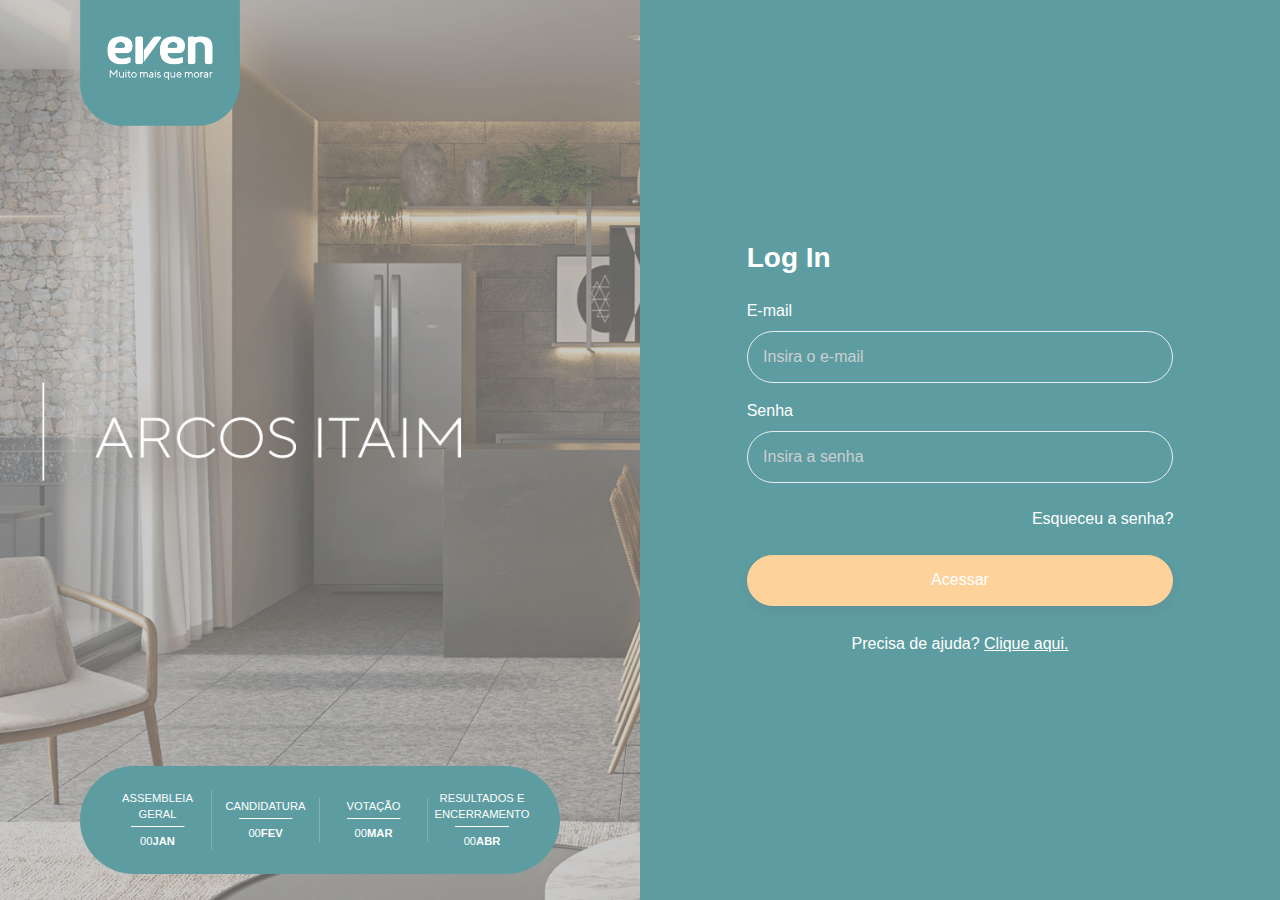
==== index.html @ 649242d6 "Links fixed" ====
<!DOCTYPE html>
<html lang="en">
<head>
<meta charset="UTF-8" />
<meta http-equiv="X-UA-Compatible" content="IE=edge">
<meta name="viewport" content="width=device-width, initial-scale=1, minimum-scale=1.0, shrink-to-fit=no">
<link href="./images/images/favicon.png" rel="icon" />
<title>AGI - Login</title>
<meta name="description" content="Even login">
<meta name="author" content="Lucas Rodrigues Correia">

<!-- Web Fonts
========================= -->
<link rel='stylesheet' href='https://fonts.googleapis.com/css?family=Poppins:100,200,300,400,500,600,700,800,900' type='text/css'>

<!-- Stylesheet
========================= -->
<link rel="stylesheet" type="text/css" href="vendor/bootstrap/css/bootstrap.min.css" />
<link rel="stylesheet" type="text/css" href="vendor/font-awesome/css/all.min.css" />
<link rel="stylesheet" type="text/css" href="css/stylesheet.css" />
<link rel="stylesheet" type="text/css" href="css/custom.css" />
<link rel="stylesheet" type="text/css" href="https://cdnjs.cloudflare.com/ajax/libs/animate.css/4.1.1/animate.min.css"
/>
</head>
<body>

<!-- Preloader -->
<div class="preloader">
  <div class="lds-ellipsis">
    <div></div>
    <div></div>
    <div></div>
    <div></div>
  </div>
</div>
<!-- Preloader End -->

<div id="main-wrapper" class="oxyy-login-register">
  <div class="container-fluid px-0">
    <div class="row g-0 min-vh-100"> 
      <!-- Welcome Text
      ========================= -->
      <div class="col-md-6">
        <div class="hero-wrap d-flex align-items-center h-100">
      
          <div class="hero-bg hero-bg-scroll" ></div>
          <div class="hero-content w-100 min-vh-100 d-flex flex-column">
            <div class="row g-0">
              <div class="col-10 col-lg-9 mx-auto">
                <div class="logo mb-5 mb-md-0 animate__animated animate__fadeInDownBig animate__delay-1s"> <a class="d-flex" href="https://www.even.com.br/" title="Even" target="_blank"><img class="col-9 col-lg-4"
                      src="./images/images/logo-even.png" alt="Oxyy"></a> </div>
              </div>
            </div>
            <div class="row g-0 my-auto">
              <div class="col-10 col-lg-9 mx-auto">
      
      
              </div>
            </div>
            <div class="d-flex align-items-center justify-content-center cta-login col-10">
              <a href="#loginForm" class="btn btn-primary">Acesse agora seu Even!</a>
            </div>
            
            
            <div style="background:#00656b;" class="col-10 py-8 px-4 col-lg-9 position-relative mx-10 bottom-4 mx-auto my-box row animate__animated animate__backInUp">
              <div class="col-6 col-lg-3 column mobile-padding">
                <div class="line  line-title">ASSEMBLEIA GERAL</div>
                <div class="line  ">00<b>JAN</b></div>
              </div>
              <div class="col-6 col-lg-3 column mobile-padding">
                <div class="line line-title  ">CANDIDATURA</div>
                <div class="line  ">00<b>FEV</b></div>
              </div>
              <div class="col-6 col-lg-3 column mobile-padding">
                <div class="line line-title">VOTAÇÃO</div>
                <div class="line">00<b>MAR</b></div>
              </div>
              <div class="col-6 col-lg-3 column mobile-padding">
                <div class="line line-title">RESULTADOS E ENCERRAMENTO</div>
                <div class="line">00<b>ABR</b></div>
              </div>
      
      
            </div>
          </div>
        </div>
      
      </div>
      <!-- Welcome Text End --> 
      
      <!-- Login Form
      ========================= -->
      <div  class="col-md-6 d-flex bg-login">
        <div class="container my-auto py-5">
          <div class="row g-0">
            <div class="col-10 col-lg-9 col-xl-8 mx-auto">
              <h3 class="fw-600 mb-4">Log In</h3>
                    <form action="https://app.winker.com.br/intra/default/login?wl=even" id="loginForm" method="post" name="loginForm"
                      class="ng-pristine ng-valid ng-scope">
                      <div class="mb-3">
                        <label for="emailAddress" class="form-label">E-mail</label>
                        <input type="email" class="form-control" id="LoginForm_username" name="LoginForm[username]" required placeholder="Insira o e-mail">
                      </div>
                      <div class="mb-3">
                        <label for="loginPassword" class="form-label" >Senha</label>
                        <input type="password" class="form-control" id="LoginForm_username" name="LoginForm[password]" required placeholder="Insira a senha">
                      </div>
                      <div class="row mt-4">
                        <div class="col text-end"><a href="#">Esqueceu a senha?</a></div>
                      </div>
                      <div class="d-grid my-4">
                        <button class="btn btn-primary" type="submit">Acessar</button>
                    
                      </div>
                      <fieldset style="font-family: Arial;">
                        <input type="hidden" value="https://www.even.com.br" name="from" autocomplete="off">
                      </fieldset>
                    </form>
              <p class="text-center mb-0">Precisa de ajuda? <a class="link-primary" href="#"><u>Clique aqui.</u></a></p>
            </div>
          </div>
        </div>
      </div>
      <!-- Login Form End --> 
    </div>
  </div>
</div>

<!-- Script --> 
<script src="vendor/jquery/jquery.min.js"></script> 
<script src="vendor/bootstrap/js/bootstrap.bundle.min.js"></script> 
<script src="js/theme.js"></script>
</body>
</html>
---- css/stylesheet.css ----
/*===========================================================

   Template Name: Oxyy - Login and Register Form Html Templates
   Author: Harnish Design
   Template URL: http://demo.harnishdesign.net/html/oxyy
   Author URL: https://themeforest.net/user/harnishdesign
   File Description : Main css file of the template
	
=================================================
  Table of Contents
=================================================

	1. Basic
	2. Helpers Classes
	3. Layouts
	4  Elements
		4.1 Hero Background
		4.2 Nav
		4.3 Tabs
		4.4 Video Play button
	5 Social Icons
	6 Extra
		6.1 Form
		6.2 Form Dark
		6.3 Form Border
		6.4 Form Border Light
		6.5 Vertical Multilple input group
		6.6 Other Bootstrap Specific

=======================================================*/
/* =================================== */
/*  1. Basic Style 
/* =================================== */
body, html {
  height: 100%;
}

body {
  background: #f1f3f6;
  color: #ffffff;
  font-family: "TT Norms Pro", sans-serif;
}

/*-------- Preloader --------*/
.preloader {
  position: fixed;
  width: 100%;
  height: 100%;
  z-index: 999999999 !important;
  background-color: #fff;
  top: 0;
  left: 0;
  right: 0;
  bottom: 0;
}

.preloader .lds-ellipsis {
  display: inline-block;
  position: absolute;
  width: 80px;
  height: 80px;
  margin-top: -40px;
  margin-left: -40px;
  top: 50%;
  left: 50%;
}

.preloader .lds-ellipsis div {
  position: absolute;
  top: 33px;
  width: 13px;
  height: 13px;
  border-radius: 50%;
  background: #000;
  animation-timing-function: cubic-bezier(0, 1, 1, 0);
}

.preloader .lds-ellipsis div:nth-child(1) {
  left: 8px;
  animation: lds-ellipsis1 0.6s infinite;
}

.preloader .lds-ellipsis div:nth-child(2) {
  left: 8px;
  animation: lds-ellipsis2 0.6s infinite;
}

.preloader .lds-ellipsis div:nth-child(3) {
  left: 32px;
  animation: lds-ellipsis2 0.6s infinite;
}

.preloader .lds-ellipsis div:nth-child(4) {
  left: 56px;
  animation: lds-ellipsis3 0.6s infinite;
}

.preloader.preloader-dark {
  background-color: #000;
}

.preloader.preloader-dark .lds-ellipsis div {
  background-color: #fff;
}

@keyframes lds-ellipsis1 {
  0% {
    transform: scale(0);
  }
  100% {
    transform: scale(1);
  }
}

@keyframes lds-ellipsis3 {
  0% {
    transform: scale(1);
  }
  100% {
    transform: scale(0);
  }
}

@keyframes lds-ellipsis2 {
  0% {
    transform: translate(0, 0);
  }
  100% {
    transform: translate(24px, 0);
  }
}

form {
  padding: 0;
  margin: 0;
  display: inline;
}

img {
  vertical-align: inherit;
}

a, a:focus {
  color: #ffffff;
  text-decoration: none;
  -webkit-transition: all 0.2s ease;
  transition: all 0.2s ease;
}

a:hover, a:active {
  color: #fcb962;
  -webkit-transition: all 0.2s ease;
  transition: all 0.2s ease;
}

a:focus, a:active,
.btn.active.focus,
.btn.active:focus,
.btn.focus,
.btn:active.focus,
.btn:active:focus,
.btn:focus,
button:focus,
button:active {
  outline: none;
}

p {
  line-height: 1.8;
}

iframe {
  border: 0 !important;
}

h1, h2, h3, h4, h5, h6 {
  color: #ffffff;
}

/* =================================== */
/*  2. Helpers Classes
/* =================================== */
/* Box Shadow */
.oxyy-login-register .shadow-md {
  -webkit-box-shadow: 0px 0px 50px -35px rgba(0, 0, 0, 0.4) !important;
  box-shadow: 0px 0px 50px -35px rgba(0, 0, 0, 0.4) !important;
}

/* Border Radius */
.oxyy-login-register .rounded-top-0 {
  border-top-left-radius: 0px !important;
  border-top-right-radius: 0px !important;
}

.oxyy-login-register .rounded-bottom-0 {
  border-bottom-left-radius: 0px !important;
  border-bottom-right-radius: 0px !important;
}

.oxyy-login-register .rounded-start-0 {
  border-top-left-radius: 0px !important;
  border-bottom-left-radius: 0px !important;
}

.oxyy-login-register .rounded-end-0 {
  border-top-right-radius: 0px !important;
  border-bottom-right-radius: 0px !important;
}

/* Text Size */
.oxyy-login-register .text-0 {
  font-size: 11px !important;
  font-size: 0.6875rem !important;
}

.oxyy-login-register .text-1 {
  font-size: 12px !important;
  font-size: 0.75rem !important;
}

.oxyy-login-register .text-2 {
  font-size: 14px !important;
  font-size: 0.875rem !important;
}

.oxyy-login-register .text-3 {
  font-size: 16px !important;
  font-size: 1rem !important;
}

.oxyy-login-register .text-4 {
  font-size: 18px !important;
  font-size: 1.125rem !important;
}

.oxyy-login-register .text-5 {
  font-size: 21px !important;
  font-size: 1.3125rem !important;
}

.oxyy-login-register .text-6 {
  font-size: 24px !important;
  font-size: 1.50rem !important;
}

.oxyy-login-register .text-7 {
  font-size: 28px !important;
  font-size: 1.75rem !important;
}

.oxyy-login-register .text-8 {
  font-size: 32px !important;
  font-size: 2rem !important;
}

.oxyy-login-register .text-9 {
  font-size: 36px !important;
  font-size: 2.25rem !important;
}

.oxyy-login-register .text-10 {
  font-size: 40px !important;
  font-size: 2.50rem !important;
}

.oxyy-login-register .text-11 {
  font-size: calc(1.4rem + 1.8vw) !important;
}

@media (min-width: 1200px) {
  .oxyy-login-register .text-11 {
    font-size: 2.75rem !important;
  }
}

.oxyy-login-register .text-12 {
  font-size: calc(1.425rem + 2.1vw) !important;
}

@media (min-width: 1200px) {
  .oxyy-login-register .text-12 {
    font-size: 3rem !important;
  }
}

.oxyy-login-register .text-13 {
  font-size: calc(1.45rem + 2.4vw) !important;
}

@media (min-width: 1200px) {
  .oxyy-login-register .text-13 {
    font-size: 3.25rem !important;
  }
}

.oxyy-login-register .text-14 {
  font-size: calc(1.475rem + 2.7vw) !important;
}

@media (min-width: 1200px) {
  .oxyy-login-register .text-14 {
    font-size: 3.5rem !important;
  }
}

.oxyy-login-register .text-15 {
  font-size: calc(1.5rem + 3vw) !important;
}

@media (min-width: 1200px) {
  .oxyy-login-register .text-15 {
    font-size: 3.75rem !important;
  }
}

.oxyy-login-register .text-16 {
  font-size: calc(1.525rem + 3.3vw) !important;
}

@media (min-width: 1200px) {
  .oxyy-login-register .text-16 {
    font-size: 4rem !important;
  }
}

.oxyy-login-register .text-17 {
  font-size: calc(1.575rem + 3.9vw) !important;
}

@media (min-width: 1200px) {
  .oxyy-login-register .text-17 {
    font-size: 4.5rem !important;
  }
}

.oxyy-login-register .text-18 {
  font-size: calc(1.625rem + 4.5vw) !important;
}

@media (min-width: 1200px) {
  .oxyy-login-register .text-18 {
    font-size: 5rem !important;
  }
}

.oxyy-login-register .text-19 {
  font-size: calc(1.65rem + 4.8vw) !important;
}

@media (min-width: 1200px) {
  .oxyy-login-register .text-19 {
    font-size: 5.25rem !important;
  }
}

.oxyy-login-register .text-20 {
  font-size: calc(1.7rem + 5.4vw) !important;
}

@media (min-width: 1200px) {
  .oxyy-login-register .text-20 {
    font-size: 5.75rem !important;
  }
}

.oxyy-login-register .text-21 {
  font-size: calc(1.775rem + 6.3vw) !important;
}

@media (min-width: 1200px) {
  .oxyy-login-register .text-21 {
    font-size: 6.5rem !important;
  }
}

.oxyy-login-register .text-22 {
  font-size: calc(1.825rem + 6.9vw) !important;
}

@media (min-width: 1200px) {
  .oxyy-login-register .text-22 {
    font-size: 7rem !important;
  }
}

.oxyy-login-register .text-23 {
  font-size: calc(1.9rem + 7.8vw) !important;
}

@media (min-width: 1200px) {
  .oxyy-login-register .text-23 {
    font-size: 7.75rem !important;
  }
}

.oxyy-login-register .text-24 {
  font-size: calc(1.95rem + 8.4vw) !important;
}

@media (min-width: 1200px) {
  .oxyy-login-register .text-24 {
    font-size: 8.25rem !important;
  }
}

.oxyy-login-register .text-25 {
  font-size: calc(2.025rem + 9.3vw) !important;
}

@media (min-width: 1200px) {
  .oxyy-login-register .text-25 {
    font-size: 9rem !important;
  }
}

.oxyy-login-register .text-11, .oxyy-login-register .text-12, .oxyy-login-register .text-13, .oxyy-login-register .text-14, .oxyy-login-register .text-15, .oxyy-login-register .text-16, .oxyy-login-register .text-17, .oxyy-login-register .text-18, .oxyy-login-register .text-19, .oxyy-login-register .text-20, .oxyy-login-register .text-21, .oxyy-login-register .text-22, .oxyy-login-register .text-23, .oxyy-login-register .text-24, .oxyy-login-register .text-25 {
  line-height: 1.3;
}

/* Font Weight */
.oxyy-login-register .fw-100 {
  font-weight: 100 !important;
}

.oxyy-login-register .fw-200 {
  font-weight: 200 !important;
}

.oxyy-login-register .fw-300 {
  font-weight: 300 !important;
}

.oxyy-login-register .fw-400 {
  font-weight: 400 !important;
}

.oxyy-login-register .fw-500 {
  font-weight: 500 !important;
}

.oxyy-login-register .fw-600 {
  font-weight: 600 !important;
}

.oxyy-login-register .fw-700 {
  font-weight: 700 !important;
}

.oxyy-login-register .fw-800 {
  font-weight: 800 !important;
}

.oxyy-login-register .fw-900 {
  font-weight: 900 !important;
}

/* Opacity */
.oxyy-login-register .opacity-0 {
  opacity: 0;
}

.oxyy-login-register .opacity-1 {
  opacity: 0.1;
}

.oxyy-login-register .opacity-2 {
  opacity: 0.2;
}

.oxyy-login-register .opacity-3 {
  opacity: 0.3;
}

.oxyy-login-register .opacity-4 {
  opacity: 0.4;
}

.oxyy-login-register .opacity-5 {
  opacity: 0.5;
}

.oxyy-login-register .opacity-6 {
  opacity: 0.6;
}

.oxyy-login-register .opacity-7 {
  opacity: 0.7;
}

.oxyy-login-register .opacity-8 {
  opacity: 0.8;
}

.oxyy-login-register .opacity-9 {
  opacity: 0.9;
}

.oxyy-login-register .opacity-10 {
  opacity: 1;
}

/* Background light */
.oxyy-login-register .bg-light-1 {
  background-color: #e9ecef !important;
}

.oxyy-login-register .bg-light-2 {
  background-color: #dee2e6 !important;
}

.oxyy-login-register .bg-light-3 {
  background-color: #ced4da !important;
}

.oxyy-login-register .bg-light-4 {
  background-color: #adb5bd !important;
}

/* Background Dark */
.oxyy-login-register .bg-dark {
  background-color: #111418 !important;
}

.oxyy-login-register .bg-dark-1 {
  background-color: #212529 !important;
}

.oxyy-login-register .bg-dark-2 {
  background-color: #343a40 !important;
}

.oxyy-login-register .bg-dark-3 {
  background-color: #495057 !important;
}

.oxyy-login-register .bg-dark-4 {
  background-color: #6c757d !important;
}

.oxyy-login-register hr {
  opacity: 0.2;
}

/* =================================== */
/*  3. Layouts
/* =================================== */
#main-wrapper.oxyy-login-register {
  background: #fff;
}

.oxyy-login-register .section {
  position: relative;
  padding: 4.5rem 0;
  overflow: hidden;
}

@media (max-width: 575.98px) {
  .oxyy-login-register .section {
    padding: 3.5rem 0;
  }
}

@media (max-width: 575.98px) {
  .oxyy-login-register .modal .close {
    position: absolute;
    z-index: 1;
    right: 8px;
  }
}

/* =================================== */
/*  4. Elements
/* =================================== */
/*=== 4.1 Hero Background ===*/
.oxyy-login-register .hero-wrap {
  position: relative;
  overflow: hidden;
}

.oxyy-login-register .hero-wrap .hero-mask, .oxyy-login-register .hero-wrap .hero-bg, .oxyy-login-register .hero-wrap .hero-bg-slideshow {
  position: absolute;
  top: 0;
  left: 0;
  height: 100%;
  width: 100%;
}

.oxyy-login-register .hero-wrap .hero-mask {
  z-index: 1;
}

.oxyy-login-register .hero-wrap .hero-content {
  position: relative;
  z-index: 2;
  top: -10px;
}

.oxyy-login-register .hero-wrap .hero-particles {
  position: absolute;
  width: 100%;
  height: 100%;
  z-index: 3;
}

.oxyy-login-register .hero-wrap .hero-bg-slideshow {
  z-index: 0;
}

.oxyy-login-register .hero-wrap .hero-bg {
  z-index: 0;
  background-attachment: fixed;
  background-position: right 6% bottom 45%;
  background-repeat: no-repeat;
  background-size: cover;
  -webkit-background-size: cover;
  -moz-background-size: cover;
  transition: background-image 300ms ease-in 200ms;
}

.oxyy-login-register .hero-wrap .hero-bg.hero-bg-scroll {
  background-attachment: scroll;
}

.oxyy-login-register .hero-wrap .hero-bg-slideshow .hero-bg {
  background-attachment: inherit;
}

.oxyy-login-register .hero-wrap .hero-bg-slideshow.owl-carousel .owl-stage-outer, .oxyy-login-register .hero-wrap .hero-bg-slideshow.owl-carousel .owl-stage, .oxyy-login-register .hero-wrap .hero-bg-slideshow.owl-carousel .owl-item {
  height: 100%;
}

/* 4.2 Nav */
.oxyy-login-register .nav .nav-item .nav-link {
  color: #444;
}

.oxyy-login-register .nav.nav-light .nav-item .nav-link {
  color: #ddd;
}

.oxyy-login-register .nav:not(.nav-pills) .nav-item .nav-link.active, .oxyy-login-register .nav:not(.nav-pills) .nav-item .nav-link:hover {
  color: #0d6efd;
}

.oxyy-login-register .nav-pills .nav-link:not(.active):hover {
  color: #0d6efd;
}

.oxyy-login-register .nav-pills .nav-link.active, .oxyy-login-register .nav-pills.nav-light .nav-link.active, .oxyy-login-register .nav-pills .show > .nav-link {
  color: #fff;
}

.oxyy-login-register .nav.nav-separator .nav-item .nav-link {
  position: relative;
}

.oxyy-login-register .nav.nav-separator .nav-item + .nav-item .nav-link:after {
  height: 14px;
  width: 1px;
  content: ' ';
  background-color: rgba(0, 0, 0, 0.2);
  display: block;
  position: absolute;
  top: 50%;
  left: 0;
  -webkit-transform: translateY(-7px);
  transform: translateY(-7px);
}

.oxyy-login-register .nav.nav-separator.nav-separator-light .nav-item + .nav-item .nav-link:after {
  background-color: rgba(250, 250, 250, 0.2);
}

.oxyy-login-register .nav.nav-sm .nav-item .nav-link {
  font-size: 14px;
}

/*=== 4.3 Tabs ===*/
.oxyy-login-register .nav-tabs {
  border-bottom: 1px solid #d7dee3;
}

.oxyy-login-register .nav-tabs .nav-item .nav-link {
  border: 0;
  background: transparent;
  position: relative;
  border-radius: 0;
  padding: 0.6rem 1rem;
  color: #7b8084;
  white-space: nowrap !important;
}

.oxyy-login-register .nav-tabs .nav-item .nav-link.active {
  color: #0c2f55;
}

.oxyy-login-register .nav-tabs .nav-item .nav-link.active:after {
  height: 2px;
  width: 100%;
  content: ' ';
  background-color: #0d6efd;
  display: block;
  position: absolute;
  bottom: -3px;
  left: 0;
  -webkit-transform: translateY(-3px);
  transform: translateY(-3px);
}

.oxyy-login-register .nav-tabs .nav-item .nav-link:not(.active):hover {
  color: #0d6efd;
}

.oxyy-login-register .nav-tabs.flex-column {
  border-right: 1px solid #d7dee3;
  border-bottom: 0px;
  padding: 1.5rem 0;
}

.oxyy-login-register .nav-tabs.flex-column .nav-item .nav-link {
  border: 1px solid #d7dee3;
  border-right: 0px;
  background-color: #f6f7f8;
  font-size: 14px;
  padding: 0.75rem 1rem;
  color: #535b61;
}

.oxyy-login-register .nav-tabs.flex-column .nav-item:first-of-type .nav-link {
  border-top-left-radius: 4px;
}

.oxyy-login-register .nav-tabs.flex-column .nav-item:last-of-type .nav-link {
  border-bottom-left-radius: 4px;
}

.oxyy-login-register .nav-tabs.flex-column .nav-item .nav-link.active {
  background-color: transparent;
  color: #0d6efd;
}

.oxyy-login-register .nav-tabs.flex-column .nav-item .nav-link.active:after {
  height: 100%;
  width: 2px;
  background: #fff;
  right: -1px;
  left: auto;
}

.oxyy-login-register .nav-tabs:not(.flex-column) {
  flex-wrap: nowrap;
  overflow: hidden;
  overflow-x: auto;
  -ms-overflow-style: -ms-autohiding-scrollbar;
  -webkit-overflow-scrolling: touch;
}

.oxyy-login-register .nav-tabs:not(.flex-column) .nav-item {
  margin-bottom: 0px;
}

@media (max-width: 575.98px) {
  .oxyy-login-register .nav-tabs .nav-item .nav-link {
    padding-left: 0px;
    padding-right: 0px;
    margin-right: 10px;
    font-size: 0.875rem;
  }
}

/* 4.4 Video Play button */
.oxyy-login-register .btn-video-play {
  width: 66px;
  height: 66px;
  line-height: 66px;
  text-align: center;
  display: inline-block;
  font-size: 16px;
  border-radius: 50%;
  background: #fff;
  -webkit-box-shadow: 0px 0px 50px -35px rgba(0, 0, 0, 0.4);
  box-shadow: 0px 0px 50px -35px rgba(0, 0, 0, 0.4);
  -webkit-transition: all 0.8s ease-in-out;
  transition: all 0.8s ease-in-out;
}

.oxyy-login-register .btn-video-play:hover {
  -webkit-box-shadow: 0px 0px 0px 8px rgba(250, 250, 250, 0.2);
  box-shadow: 0px 0px 0px 8px rgba(250, 250, 250, 0.2);
}

/* =================================== */
/*  5. Social Icons
/* =================================== */
.oxyy-login-register .social-icons {
  margin: 0;
  padding: 0;
  display: -ms-flexbox;
  display: flex;
  -ms-flex-wrap: wrap;
  flex-wrap: wrap;
  list-style: none;
}

.oxyy-login-register .social-icons li {
  margin: 0px 6px 4px;
  padding: 0;
  overflow: visible;
}

.oxyy-login-register .social-icons li a {
  display: block;
  height: 38px;
  line-height: 38px;
  width: 38px;
  font-size: 18px;
  text-align: center;
  background-color: rgba(0, 0, 0, 0.6);
  color: #fff;
  text-decoration: none;
  -webkit-transition: all 0.2s ease;
  transition: all 0.2s ease;
}

.oxyy-login-register .social-icons li i {
  line-height: inherit;
}

.oxyy-login-register .social-icons.social-icons-lg li a {
  height: 45px;
  line-height: 45px;
  width: 45px;
}

.oxyy-login-register .social-icons li:hover a {
  opacity: 0.8;
}

.oxyy-login-register .social-icons.social-icons-rounded li a {
  border-radius: .25rem;
}

.oxyy-login-register .social-icons.social-icons-circle li a {
  border-radius: 50%;
}

.oxyy-login-register .social-icons li.social-icons-twitter a {
  background-color: #00ACEE;
}

.oxyy-login-register .social-icons li.social-icons-facebook a {
  background-color: #1874eb;
}

.oxyy-login-register .social-icons li.social-icons-linkedin a {
  background-color: #0E76A8;
}

.oxyy-login-register .social-icons li.social-icons-google a {
  background-color: #DB4437;
}

.oxyy-login-register .social-icons li.social-icons-instagram a {
  background-color: #3F729B;
}

.oxyy-login-register .social-icons li.social-icons-vk a {
  background-color: #2B587A;
}

.oxyy-login-register .social-icons li.social-icons-yahoo a {
  background-color: #720E9E;
}

.oxyy-login-register .social-icons li.social-icons-apple a {
  background-color: #000;
}

.oxyy-login-register .social-icons li.social-icons-windows a {
  background-color: #0090f4;
}

.oxyy-login-register .social-icons li.social-icons-amazon a {
  background-color: #f79400;
}

.oxyy-login-register .btn-facebook {
  background-color: #1874eb;
  color: #fff !important;
}

.oxyy-login-register .btn-facebook:hover {
  background-color: #1266d2;
}

.oxyy-login-register .btn-outline-facebook {
  border-color: #1874eb;
  color: #1874eb;
}

.oxyy-login-register .btn-outline-facebook:hover {
  background-color: #1874eb;
  color: #fff;
}

.oxyy-login-register .btn-twitter {
  background-color: #00ACEE;
  color: #fff !important;
}

.oxyy-login-register .btn-twitter:hover {
  background-color: #0096cf;
}

.oxyy-login-register .btn-outline-twitter {
  border-color: #00ACEE;
  color: #00ACEE;
}

.oxyy-login-register .btn-outline-twitter:hover {
  background-color: #00ACEE;
  color: #fff;
}

.oxyy-login-register .btn-google {
  background-color: #DB4437;
  color: #fff !important;
}

.oxyy-login-register .btn-google:hover {
  background-color: #ce3325;
}

.oxyy-login-register .btn-outline-google {
  border-color: #DB4437;
  color: #DB4437;
}

.oxyy-login-register .btn-outline-google:hover {
  background-color: #DB4437;
  color: #fff;
}

.oxyy-login-register .btn-linkedin {
  background-color: #0E76A8;
  color: #fff !important;
}

.oxyy-login-register .btn-linkedin:hover {
  background-color: #0c628c;
}

.oxyy-login-register .btn-outline-linkedin {
  border-color: #0E76A8;
  color: #0E76A8;
}

.oxyy-login-register .btn-outline-linkedin:hover {
  background-color: #0E76A8;
  color: #fff;
}

.oxyy-login-register .btn-instagram {
  background-color: #3F729B;
  color: #fff !important;
}

.oxyy-login-register .btn-instagram:hover {
  background-color: #366285;
}

.oxyy-login-register .btn-outline-instagram {
  border-color: #3F729B;
  color: #3F729B;
}

.oxyy-login-register .btn-outline-instagram:hover {
  background-color: #3F729B;
  color: #fff;
}

.oxyy-login-register .btn-vk {
  background-color: #2B587A;
  color: #fff !important;
}

.oxyy-login-register .btn-vk:hover {
  background-color: #234863;
}

.oxyy-login-register .btn-outline-vk {
  border-color: #2B587A;
  color: #2B587A;
}

.oxyy-login-register .btn-outline-vk:hover {
  background-color: #2B587A;
  color: #fff;
}

.oxyy-login-register .btn-yahoo {
  background-color: #720E9E;
  color: #fff !important;
}

.oxyy-login-register .btn-yahoo:hover {
  background-color: #5e0c82;
}

.oxyy-login-register .btn-outline-yahoo {
  border-color: #720E9E;
  color: #720E9E;
}

.oxyy-login-register .btn-outline-yahoo:hover {
  background-color: #720E9E;
  color: #fff;
}

.oxyy-login-register .btn-apple {
  background-color: #000;
  color: #fff !important;
}

.oxyy-login-register .btn-apple:hover {
  background-color: black;
}

.oxyy-login-register .btn-outline-apple {
  border-color: #000;
  color: #000;
}

.oxyy-login-register .btn-outline-apple:hover {
  background-color: #000;
  color: #fff;
}

.oxyy-login-register .btn-windows {
  background-color: #0090f4;
  color: #fff !important;
}

.oxyy-login-register .btn-windows:hover {
  background-color: #007ed5;
}

.oxyy-login-register .btn-outline-windows {
  border-color: #0090f4;
  color: #0090f4;
}

.oxyy-login-register .btn-outline-windows:hover {
  background-color: #0090f4;
  color: #fff;
}

.oxyy-login-register .btn-amazon {
  background-color: #f79400;
  color: #fff !important;
}

.oxyy-login-register .btn-amazon:hover {
  background-color: #d88200;
}

.oxyy-login-register .btn-outline-amazon {
  border-color: #f79400;
  color: #f79400;
}

.oxyy-login-register .btn-outline-amazon:hover {
  background-color: #f79400;
  color: #fff;
}

/* =================================== */
/*  6. Extras
/* =================================== */
/* 6.1 Form */
.oxyy-login-register .form-control {
  border-color: #dae1e3;
  font-size: 16px;
  color: #fff;
  background-color: transparent !important;
  border-radius: 4rem;
}

.oxyy-login-register .form-control.bg-light {
  background-color: transparent !important;
}

.oxyy-login-register .form-control.border-light {
  border-color: #f5f5f6 !important;
}

.oxyy-login-register .form-control:not(.form-control-sm) {
  padding: .810rem .96rem;
  height: inherit;
}

.oxyy-login-register .form-control-sm {
  font-size: 14px;
}

.oxyy-login-register .icon-group {
  position: relative;
}

.oxyy-login-register .icon-group .form-control {
  padding-left: 44px;
}

.oxyy-login-register .icon-group .icon-inside {
  position: absolute;
  width: 50px;
  height: 54px;
  left: 0;
  top: 0;
  pointer-events: none;
  font-size: 18px;
  font-size: 1.125rem;
  color: #c4c3c3;
  z-index: 3;
  display: flex;
  -ms-flex-align: center !important;
  align-items: center !important;
  -ms-flex-pack: center !important;
  justify-content: center !important;
}

.oxyy-login-register .icon-group.icon-group-end .form-control {
  padding-right: 44px;
  padding-left: 0.96rem;
}

.oxyy-login-register .icon-group.icon-group-end .icon-inside {
  left: auto;
  right: 0;
}

.oxyy-login-register .form-control-sm + .icon-inside {
  font-size: 0.875rem !important;
  font-size: 14px;
  top: calc(50% - 13px);
}

.oxyy-login-register select.form-control:not([size]):not([multiple]):not(.form-control-sm) {
  height: auto;
  padding-top: .700rem;
  padding-bottom: .700rem;
}

.oxyy-login-register .form-control:focus {
  -webkit-box-shadow: 0 0 5px rgba(128, 189, 255, 0.5);
  box-shadow: 0 0 5px rgba(128, 189, 255, 0.5);
  border-color: #fcb962 !important;
}

.oxyy-login-register .form-control:focus[readonly] {
  box-shadow: none;
}

.oxyy-login-register .input-group-text {
  border-color: #dae1e3;
  background-color: #f1f5f6;
  color: #656565;
}

.oxyy-login-register .form-control::-webkit-input-placeholder {
  color: #b1b4b6;
}

.oxyy-login-register .form-control:-moz-placeholder {
  /* FF 4-18 */
  color: #b1b4b6;
}

.oxyy-login-register .form-control::-moz-placeholder {
  /* FF 19+ */
  color: #b1b4b6;
}

.oxyy-login-register .form-control:-ms-input-placeholder, .oxyy-login-register .form-control::-ms-input-placeholder {
  /* IE 10+ */
  color: #b1b4b6;
}

/* 6.2 Form Dark */
.oxyy-login-register .form-dark .form-control {
  border-color: #232a31;
  background: #232a31;
  color: #fff;
}

.oxyy-login-register .form-dark .form-control:focus {
  border-color: #80bdff !important;
}

.oxyy-login-register .form-dark .form-control::-webkit-input-placeholder {
  color: #777b7f;
}

.oxyy-login-register .form-dark .form-control:-moz-placeholder {
  /* FF 4-18 */
  color: #777b7f;
}

.oxyy-login-register .form-dark .form-control::-moz-placeholder {
  /* FF 19+ */
  color: #777b7f;
}

.oxyy-login-register .form-dark .form-control:-ms-input-placeholder, .oxyy-login-register .form-dark .form-control::-ms-input-placeholder {
  /* IE 10+ */
  color: #777b7f;
}

.oxyy-login-register .form-dark .icon-group .icon-inside {
  color: #777b7f;
}

.oxyy-login-register .form-dark .form-check-input:not(:checked) {
  background-color: #232a31;
  border-color: #232a31;
}

/* 6.3 Form Border (Input with only bottom border)  */
.oxyy-login-register .form-border .form-control {
  background-color: transparent;
  border: none;
  border-bottom: 1px solid rgba(0, 0, 0, 0.12);
  border-radius: 0px;
  padding-left: 0px !important;
  color: black;
}

.oxyy-login-register .form-border .form-control::-webkit-input-placeholder {
  color: rgba(0, 0, 0, 0.4);
}

.oxyy-login-register .form-border .form-control:-moz-placeholder {
  /* FF 4-18 */
  color: rgba(0, 0, 0, 0.4);
}

.oxyy-login-register .form-border .form-control::-moz-placeholder {
  /* FF 19+ */
  color: rgba(0, 0, 0, 0.4);
}

.oxyy-login-register .form-border .form-control:-ms-input-placeholder, .oxyy-login-register .form-border .form-control::-ms-input-placeholder {
  /* IE 10+ */
  color: rgba(0, 0, 0, 0.4);
}

.oxyy-login-register .form-border .form-control:focus {
  box-shadow: none;
  -webkit-box-shadow: none;
  border-bottom-color: rgba(0, 0, 0, 0.7);
}

.oxyy-login-register .form-border .form-control:focus.border-dark {
  border-color: #0d6efd !important;
}

.oxyy-login-register .form-border .form-control:not(output):-moz-ui-invalid:not(:focus), .oxyy-login-register .form-border .form-control:not(output):-moz-ui-invalid:-moz-focusring:not(:focus) {
  border-bottom-color: #e10203;
  box-shadow: none;
  -webkit-box-shadow: none;
}

.oxyy-login-register .form-border .form-control:not(output):-moz-ui-invalid:not(:focus).border-dark, .oxyy-login-register .form-border .form-control:not(output):-moz-ui-invalid:-moz-focusring:not(:focus).border-dark {
  border-color: #e10203 !important;
}

.oxyy-login-register .form-border select option {
  color: #666;
}

.oxyy-login-register .form-border .icon-group .form-control {
  padding-left: 30px !important;
}

.oxyy-login-register .form-border .icon-group .icon-inside {
  color: rgba(0, 0, 0, 0.25);
  width: 30px;
  height: 52px;
  display: flex;
  -ms-flex-align: center !important;
  align-items: center !important;
  -ms-flex-pack: start !important;
  justify-content: start !important;
}

.oxyy-login-register .form-border .icon-group.icon-group-end .form-control {
  padding-right: 30px !important;
  padding-left: 0 !important;
}

.oxyy-login-register .form-border .icon-group.icon-group-end .icon-inside {
  left: auto;
  right: 0;
  -ms-flex-pack: end !important;
  justify-content: end !important;
}

/* 6.4 Form Border Light (Input with only bottom border)  */
.oxyy-login-register .form-border-light .form-control {
  border-bottom: 1px solid rgba(250, 250, 250, 0.3);
  color: #fafafa;
}

.oxyy-login-register .form-border-light .form-control::-webkit-input-placeholder {
  color: rgba(250, 250, 250, 0.7);
}

.oxyy-login-register .form-border-light .form-control:-moz-placeholder {
  /* FF 4-18 */
  color: rgba(250, 250, 250, 0.7);
}

.oxyy-login-register .form-border-light .form-control::-moz-placeholder {
  /* FF 19+ */
  color: rgba(250, 250, 250, 0.7);
}

.oxyy-login-register .form-border-light .form-control:-ms-input-placeholder, .oxyy-login-register .form-border-light .form-control::-ms-input-placeholder {
  /* IE 10+ */
  color: rgba(250, 250, 250, 0.7);
}

.oxyy-login-register .form-border-light .form-control:focus {
  border-bottom-color: rgba(250, 250, 250, 0.8);
}

.oxyy-login-register .form-border-light .form-control:focus.border-light {
  border-color: #0d6efd !important;
}

.oxyy-login-register .form-border-light .icon-group .icon-inside {
  color: #777b7f;
}

.oxyy-login-register .form-border-light select option {
  color: #333;
}

/* 6.5 Vertical Multilple input group */
.oxyy-login-register .vertical-input-group .input-group:first-child {
  padding-bottom: 0;
}

.oxyy-login-register .vertical-input-group .input-group:first-child * {
  border-bottom-left-radius: 0;
  border-bottom-right-radius: 0;
}

.oxyy-login-register .vertical-input-group .input-group:last-child {
  padding-top: 0;
}

.oxyy-login-register .vertical-input-group .input-group:last-child * {
  border-top-left-radius: 0;
  border-top-right-radius: 0;
}

.oxyy-login-register .vertical-input-group .input-group:not(:last-child):not(:first-child) {
  padding-top: 0;
  padding-bottom: 0;
}

.oxyy-login-register .vertical-input-group .input-group:not(:last-child):not(:first-child) * {
  border-radius: 0;
}

.oxyy-login-register .vertical-input-group .input-group:not(:first-child) * {
  border-top: 0;
}

/* 6.6 Other Bootstrap Specific */
.oxyy-login-register .btn {
  padding: 0.8rem 2.6rem;
  font-weight: 500;
  -webkit-transition: all 0.5s ease;
  transition: all 0.5s ease;
}

.oxyy-login-register .btn-sm {
  padding: 0.5rem 1rem;
}

.oxyy-login-register .btn:not(.btn-link) {
  -webkit-box-shadow: 0px 5px 15px rgba(0, 0, 0, 0.15);
  box-shadow: 0px 5px 15px rgba(0, 0, 0, 0.15);
}

.oxyy-login-register .btn:not(.btn-link):hover {
  -webkit-box-shadow: 0px 5px 15px rgba(0, 0, 0, 0.3);
  box-shadow: 0px 5px 15px rgba(0, 0, 0, 0.3);
  -webkit-transition: all 0.5s ease;
  transition: all 0.5s ease;
}

.oxyy-login-register .input-group-append .btn, .oxyy-login-register .input-group-prepend .btn {
  -webkit-box-shadow: none;
  box-shadow: none;
  padding-left: 0.75rem;
  padding-right: 0.75rem;
}

.oxyy-login-register .input-group-append .btn:hover, .oxyy-login-register .input-group-prepend .btn:hover {
  -webkit-box-shadow: none;
  box-shadow: none;
}

@media (max-width: 575.98px) {
  .oxyy-login-register .btn:not(.btn-sm) {
    padding: .810rem 2rem;
  }
  .oxyy-login-register .input-group > .input-group-append > .btn, .oxyy-login-register .input-group > .input-group-prepend > .btn {
    padding: 0 0.75rem;
  }
}

.oxyy-login-register .bg-primary, .oxyy-login-register .badge-primary {
  background-color: #0d6efd !important;
}

.oxyy-login-register .bg-secondary {
  background-color: #0c2f55 !important;
}

.oxyy-login-register .text-primary, .oxyy-login-register .link-primary, .oxyy-login-register .btn-link {
  color: #fff !important;
}

.oxyy-login-register .btn-link:hover, .oxyy-login-register .link-primary:hover {
  color: #fcb962 !important;
}

.oxyy-login-register .text-secondary {
  color: #0c2f55 !important;
}

.oxyy-login-register .text-light {
  color: #dee3e4 !important;
}

.oxyy-login-register .text-body {
  color: #4c4d4d !important;
}

.oxyy-login-register a.bg-primary:focus, .oxyy-login-register a.bg-primary:hover, .oxyy-login-register button.bg-primary:focus, .oxyy-login-register button.bg-primary:hover {
  background-color: #025bdf !important;
}

.oxyy-login-register .border-primary {
  border-color: #0d6efd !important;
}

.oxyy-login-register .border-secondary {
  border-color: #0c2f55 !important;
}

.oxyy-login-register .btn-primary {
  background-color: #fcb962;
  border-color: #fcb962;
  border-radius: 4rem !important;
}

.oxyy-login-register .btn-primary:hover {
  background-color: #fcb962;
  border-color: #fcb962;
}

.oxyy-login-register .btn-primary:not(:disabled):not(.disabled).active, .oxyy-login-register .btn-primary:not(:disabled):not(.disabled):active {
  background-color: #fcb962;
  border-color: #fcb962;
}

.oxyy-login-register .btn-primary.focus, .oxyy-login-register .btn-primary:focus {
  background-color: #fcb962;
  border-color: #fcb962;
}

.oxyy-login-register .btn-primary:not(:disabled):not(.disabled).active:focus, .oxyy-login-register .btn-primary:not(:disabled):not(.disabled):active:focus, .oxyy-login-register .show > .btn-primary.dropdown-toggle:focus {
  -webkit-box-shadow: none;
  box-shadow: none;
}

.oxyy-login-register .btn-secondary {
  background-color: #0c2f55;
  border-color: #0c2f55;
}

.oxyy-login-register .btn-outline-primary, .oxyy-login-register .btn-outline-primary:not(:disabled):not(.disabled).active, .oxyy-login-register .btn-outline-primary:not(:disabled):not(.disabled):active {
  color: #0d6efd;
  border-color: #0d6efd;
}

.oxyy-login-register .btn-outline-primary:hover, .oxyy-login-register .btn-outline-primary:not(:disabled):not(.disabled).active:hover, .oxyy-login-register .btn-outline-primary:not(:disabled):not(.disabled):active:hover {
  background-color: #0d6efd;
  border-color: #0d6efd;
  color: #fff;
}

.oxyy-login-register .btn-outline-secondary {
  color: #0c2f55;
  border-color: #0c2f55;
}

.oxyy-login-register .btn-outline-secondary:hover {
  background-color: #0c2f55;
  border-color: #0c2f55;
  color: #fff;
}

.oxyy-login-register .progress-bar,
.oxyy-login-register .nav-pills .nav-link.active, .oxyy-login-register .nav-pills .show > .nav-link, .oxyy-login-register .dropdown-item.active, .oxyy-login-register .dropdown-item:active {
  background-color: #0d6efd;
}

.oxyy-login-register .page-item.active .page-link {
  background-color: #0d6efd;
  border-color: #0d6efd;
}

.oxyy-login-register .list-group-item.active {
  background-color: #0d6efd;
  border-color: #0d6efd;
}

.oxyy-login-register .page-link {
  color: #0d6efd;
}

.oxyy-login-register .page-link:hover {
  color: #025bdf;
}

/* styles-switcher */
#styles-switcher {
  background: #fff;
  width: 202px;
  position: fixed;
  top: 35%;
  z-index: 1051;
  padding: 20px;
  left: -202px;
}

#styles-switcher ul {
  padding: 0;
}

#styles-switcher ul li {
  list-style-type: none;
  width: 25px;
  height: 25px;
  line-height: 25px;
  margin: 4px 2px;
  border-radius: 50%;
  display: inline-block;
  cursor: pointer;
  text-align: center;
  color: #fff;
  transition: all .2s ease-in-out;
}

#styles-switcher ul li.blue {
  background: #007bff;
}

#styles-switcher ul li.brown {
  background: #795548;
}

#styles-switcher ul li.purple {
  background: #6f42c1;
}

#styles-switcher ul li.indigo {
  background: #6610f2;
}

#styles-switcher ul li.red {
  background: #dc3545;
}

#styles-switcher ul li.orange {
  background: #fd7e14;
}

#styles-switcher ul li.yellow {
  background: #ffc107;
}

#styles-switcher ul li.green {
  background: #28a745;
}

#styles-switcher ul li.teal {
  background: #20c997;
}

#styles-switcher ul li.pink {
  background: #e83e8c;
}

#styles-switcher ul li.cyan {
  background: #17a2b8;
}

#styles-switcher ul li.active {
  transform: scale(0.7);
  cursor: default;
}

#styles-switcher .switcher-toggle {
  position: absolute;
  background: #555;
  color: #fff;
  font-size: 1.25rem;
  border-radius: 0px 4px 4px 0;
  right: -40px;
  top: 0;
  width: 40px;
  height: 40px;
  padding: 0;
}

#styles-switcher .switcher-toggle:focus {
  box-shadow: none;
}

#styles-switcher #reset-color {
  background: #007bff;
}

input:-internal-autofill-selected {
  background-color: transparent;
}

#styles-switcher.right {
  left: auto;
  right: -202px;
}

#styles-switcher.right .switcher-toggle {
  right: auto;
  left: -40px;
  border-radius: 4px 0px 0px 4px;
}
---- css/custom.css ----
/* ----------------------------------------------------------------
	Custom CSS

	Add all your Custom Styled CSS here for New Styles or
	Overwriting Default Theme Styles for Better Hanlding Updates
-----------------------------------------------------------------*/

@font-face {
	font-family: 'TT Norms Pro';
	src: url('../fontes/tt-norms-pro-light.otf') format('otf'),
		url('../fontes/tt-norms-pro-light.otf') format('otf');
	font-weight: 300;
	font-style: normal;
	font-display: swap;
  }
  
  @font-face {
	font-family: 'TT Norms Pro';
	src: url('../fontes/tt-norms-pro-medium.otf') format('otf'),
		url('../fontes/tt-norms-pro-medium.otf') format('otf');
	font-weight: 500;
	font-style: normal;
	font-display: swap;
  }

  .my-box {
    
    bottom: 1rem;
    
    padding: 1.5rem 3rem;
    
	align-items: center;
	border-radius: 4rem;
}
.bg-login{
	background:#00656b;

}

.column {
    color: white;
    padding: 0 15px;
}

.line {
    text-align: center;
	font-size:0.7rem
}


.line:not(:last-child) {
    margin-bottom: 10px;
    position: relative;
}

.line:not(:last-child)::after {
    content: "";
    position: absolute;
    left: 50%;
    bottom: -5px;
    transform: translateX(-50%);
    width: 20px;
    border-top: 1px solid white;
}
.line:nth-of-type(1)::after {
    content: "";
    position: absolute;
    left: 50%;
    bottom: -3px;  /*ajuste de acordo com o seu design */
    transform: translate(-50%, 100%);
    width: 50%;
    height: 1px;  /*ajuste de acordo com o seu design */
    background-color: white;
}
.column:not(:last-child) {
    border-right: 1px solid rgba(255, 255, 255, 0.2); /* 50% de opacidade */
}
@media (max-width: 576px) { /* Dispositivos com largura de tela até 576px (sm do Bootstrap 4) */
    .mobile-padding {
        padding: 1rem 0; /* Adicione o valor desejado de padding-bottom aqui */
    }
	.my-box {
		padding: 0.7rem 3rem;
		border-radius: 1rem
	}
	.mobile-border-bottom {
        border-bottom: 1px solid white; /* Adicione a borda desejada aqui */
    }
    .mobile-no-border-right {
        border-right: none !important; /* Remove a borda direita */
    }
	.column:nth-of-type(2), .column:nth-of-type(1), .column:nth-of-type(3) {
		border: none; /* Remove o pseudo-elemento */
	}
	.cta-login{
		display: flex;
		
		justify-content: center;
		position: absolute !important;
    left: 50% !important;
    top: 50% !important;
    transform: translate(-50%, -50%) !important;
	}
	.cta-login a{
		padding: 16px 32px;
		background-color: #fcb962;
		border-radius: 4rem;
	}
	.oxyy-login-register .hero-wrap .hero-bg.hero-bg-scroll{
		background-image:url('../images/images/mobile-2.jpg') !important;
	}
	

	
}

@media (min-width: 577px) { /* Dispositivos com largura de tela maior que 576px */
    .mobile-padding {
        padding: 0; /* Sem padding-bottom em dispositivos maiores */
    }
	.mobile-border-bottom {
        border-bottom: none; /* Sem borda embaixo em dispositivos maiores */
    }
	.cta-login{
		display: none!important;
		
	}
	.oxyy-login-register .hero-wrap .hero-bg.hero-bg-scroll{
		background-image:url('../images/images/hero.png')

	}
}
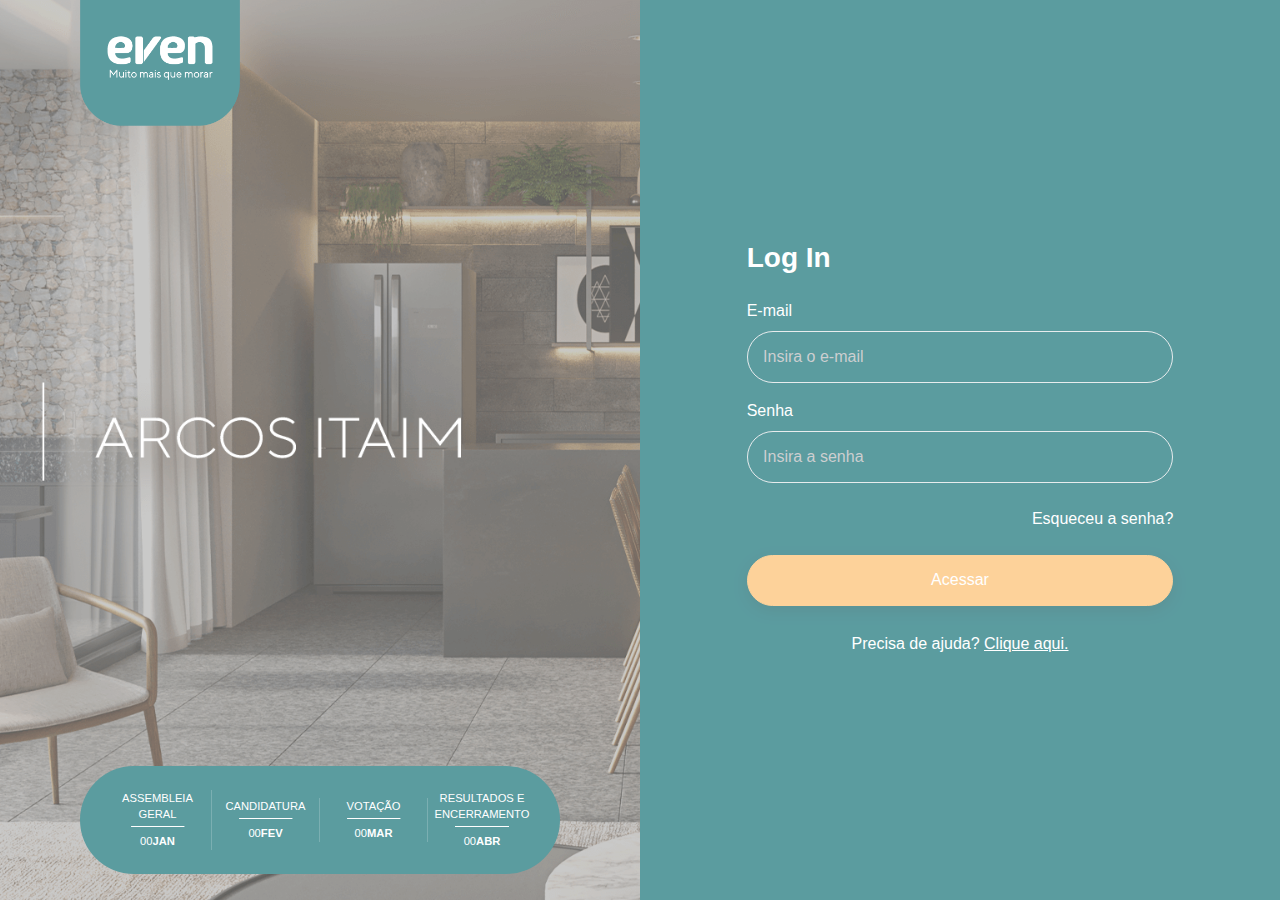
==== commit d46a37dc: "New modal added at need help" ====
--- a/index.html
+++ b/index.html
@@ -1,134 +1,157 @@
 <!DOCTYPE html>
 <html lang="en">
+
 <head>
-<meta charset="UTF-8" />
-<meta http-equiv="X-UA-Compatible" content="IE=edge">
-<meta name="viewport" content="width=device-width, initial-scale=1, minimum-scale=1.0, shrink-to-fit=no">
-<link href="./images/images/favicon.png" rel="icon" />
-<title>AGI - Login</title>
-<meta name="description" content="Even login">
-<meta name="author" content="Lucas Rodrigues Correia">
+  <meta charset="UTF-8" />
+  <meta http-equiv="X-UA-Compatible" content="IE=edge">
+  <meta name="viewport" content="width=device-width, initial-scale=1, minimum-scale=1.0, shrink-to-fit=no">
+  <link href="./images/images/favicon.png" rel="icon" />
+  <title>AGI - Login</title>
+  <meta name="description" content="Even login">
+  <meta name="author" content="Lucas Rodrigues Correia">
 
-<!-- Web Fonts
+  <!-- Web Fonts
 ========================= -->
-<link rel='stylesheet' href='https://fonts.googleapis.com/css?family=Poppins:100,200,300,400,500,600,700,800,900' type='text/css'>
+  <link rel='stylesheet' href='https://fonts.googleapis.com/css?family=Poppins:100,200,300,400,500,600,700,800,900'
+    type='text/css'>
 
-<!-- Stylesheet
+  <!-- Stylesheet
 ========================= -->
-<link rel="stylesheet" type="text/css" href="vendor/bootstrap/css/bootstrap.min.css" />
-<link rel="stylesheet" type="text/css" href="vendor/font-awesome/css/all.min.css" />
-<link rel="stylesheet" type="text/css" href="css/stylesheet.css" />
-<link rel="stylesheet" type="text/css" href="css/custom.css" />
-<link rel="stylesheet" type="text/css" href="https://cdnjs.cloudflare.com/ajax/libs/animate.css/4.1.1/animate.min.css"
-/>
+  <link rel="stylesheet" type="text/css" href="vendor/bootstrap/css/bootstrap.min.css" />
+  <link rel="stylesheet" type="text/css" href="vendor/font-awesome/css/all.min.css" />
+  <link rel="stylesheet" type="text/css" href="css/stylesheet.css" />
+  <link rel="stylesheet" type="text/css" href="css/custom.css" />
+  <link rel="stylesheet" type="text/css"
+    href="https://cdnjs.cloudflare.com/ajax/libs/animate.css/4.1.1/animate.min.css" />
 </head>
+
 <body>
 
-<!-- Preloader -->
-<div class="preloader">
-  <div class="lds-ellipsis">
-    <div></div>
-    <div></div>
-    <div></div>
-    <div></div>
+  <!-- Preloader -->
+  <div class="preloader">
+    <div class="lds-ellipsis">
+      <div></div>
+      <div></div>
+      <div></div>
+      <div></div>
+    </div>
   </div>
-</div>
-<!-- Preloader End -->
+  <!-- Preloader End -->
 
-<div id="main-wrapper" class="oxyy-login-register">
-  <div class="container-fluid px-0">
-    <div class="row g-0 min-vh-100"> 
-      <!-- Welcome Text
+  <div id="main-wrapper" class="oxyy-login-register">
+    <div class="container-fluid px-0">
+      <div class="row g-0 min-vh-100">
+        <!-- Welcome Text
       ========================= -->
-      <div class="col-md-6">
-        <div class="hero-wrap d-flex align-items-center h-100">
-      
-          <div class="hero-bg hero-bg-scroll" ></div>
-          <div class="hero-content w-100 min-vh-100 d-flex flex-column">
-            <div class="row g-0">
-              <div class="col-10 col-lg-9 mx-auto">
-                <div class="logo mb-5 mb-md-0 animate__animated animate__fadeInDownBig animate__delay-1s"> <a class="d-flex" href="https://www.even.com.br/" title="Even" target="_blank"><img class="col-9 col-lg-4"
-                      src="./images/images/logo-even.png" alt="Oxyy"></a> </div>
+        <div class="col-md-6">
+          <div class="hero-wrap d-flex align-items-center h-100">
+
+            <div class="hero-bg hero-bg-scroll"></div>
+            <div class="hero-content w-100 min-vh-100 d-flex flex-column">
+              <div class="row g-0">
+                <div class="col-10 col-lg-9 mx-auto">
+                  <div class="logo mb-5 mb-md-0 animate__animated animate__fadeInDownBig animate__delay-1s"> <a
+                      class="d-flex" href="https://www.even.com.br/" title="Even" target="_blank"><img
+                        class="col-9 col-lg-4" src="./images/images/logo-even.png" alt="Oxyy"></a> </div>
+                </div>
+              </div>
+              <div class="row g-0 my-auto">
+                <div class="col-10 col-lg-9 mx-auto">
+
+
+                </div>
+              </div>
+              <div class="d-flex align-items-center justify-content-center cta-login col-10">
+                <a href="#loginForm" class="btn btn-primary">Acesse agora seu Even!</a>
+              </div>
+
+
+              <div style="background:#00656b;"
+                class="col-10 py-8 px-4 col-lg-9 position-relative mx-10 bottom-4 mx-auto my-box row animate__animated animate__backInUp">
+                <div class="col-6 col-lg-3 column mobile-padding">
+                  <div class="line  line-title">ASSEMBLEIA GERAL</div>
+                  <div class="line  ">00<b>JAN</b></div>
+                </div>
+                <div class="col-6 col-lg-3 column mobile-padding">
+                  <div class="line line-title  ">CANDIDATURA</div>
+                  <div class="line  ">00<b>FEV</b></div>
+                </div>
+                <div class="col-6 col-lg-3 column mobile-padding">
+                  <div class="line line-title">VOTAÇÃO</div>
+                  <div class="line">00<b>MAR</b></div>
+                </div>
+                <div class="col-6 col-lg-3 column mobile-padding">
+                  <div class="line line-title">RESULTADOS E ENCERRAMENTO</div>
+                  <div class="line">00<b>ABR</b></div>
+                </div>
+
+
               </div>
             </div>
-            <div class="row g-0 my-auto">
-              <div class="col-10 col-lg-9 mx-auto">
-      
-      
+          </div>
+
+        </div>
+        <!-- Welcome Text End -->
+
+        <!-- Login Form
+      ========================= -->
+        <div class="col-md-6 d-flex bg-login">
+          <div class="container my-auto py-5">
+            <div class="row g-0">
+              <div class="col-10 col-lg-9 col-xl-8 mx-auto">
+                <h3 class="fw-600 mb-4">Log In</h3>
+                <form action="https://app.winker.com.br/intra/default/login?wl=even" id="loginForm" method="post"
+                  name="loginForm" class="ng-pristine ng-valid ng-scope">
+                  <div class="mb-3">
+                    <label for="emailAddress" class="form-label">E-mail</label>
+                    <input type="email" class="form-control" id="LoginForm_username" name="LoginForm[username]" required
+                      placeholder="Insira o e-mail">
+                  </div>
+                  <div class="mb-3">
+                    <label for="loginPassword" class="form-label">Senha</label>
+                    <input type="password" class="form-control" id="LoginForm_username" name="LoginForm[password]"
+                      required placeholder="Insira a senha">
+                  </div>
+                  <div class="row mt-4">
+                    <div class="col text-end"><a href="#">Esqueceu a senha?</a></div>
+                  </div>
+                  <div class="d-grid my-4">
+                    <button class="btn btn-primary" type="submit">Acessar</button>
+
+                  </div>
+                  <fieldset style="font-family: Arial;">
+                    <input type="hidden" value="https://www.even.com.br" name="from" autocomplete="off">
+                  </fieldset>
+                </form>
+                <p class="text-center mb-0">Precisa de ajuda? <span class="link-primary" id="openModal"><u>Clique
+                      aqui.</u></span>
+                <div id="modal" class="modal">
+                  <div class="modal-content">
+
+                    <div>
+                      <p>
+                        Entrar em contato com nosso suporte pelo e-mail: <a class="modal-open"
+                          href=mailto:agi@oma.com.br>agi@oma.com.br </a>
+                      </p>
+
+                      
+                        <div id="closeModal" class="close">Fechar janela</div>
+                      
+                    </div>
+                  </div>
+                </div>
               </div>
             </div>
-            <div class="d-flex align-items-center justify-content-center cta-login col-10">
-              <a href="#loginForm" class="btn btn-primary">Acesse agora seu Even!</a>
-            </div>
-            
-            
-            <div style="background:#00656b;" class="col-10 py-8 px-4 col-lg-9 position-relative mx-10 bottom-4 mx-auto my-box row animate__animated animate__backInUp">
-              <div class="col-6 col-lg-3 column mobile-padding">
-                <div class="line  line-title">ASSEMBLEIA GERAL</div>
-                <div class="line  ">00<b>JAN</b></div>
-              </div>
-              <div class="col-6 col-lg-3 column mobile-padding">
-                <div class="line line-title  ">CANDIDATURA</div>
-                <div class="line  ">00<b>FEV</b></div>
-              </div>
-              <div class="col-6 col-lg-3 column mobile-padding">
-                <div class="line line-title">VOTAÇÃO</div>
-                <div class="line">00<b>MAR</b></div>
-              </div>
-              <div class="col-6 col-lg-3 column mobile-padding">
-                <div class="line line-title">RESULTADOS E ENCERRAMENTO</div>
-                <div class="line">00<b>ABR</b></div>
-              </div>
-      
-      
-            </div>
           </div>
-        </div>
-      
-      </div>
-      <!-- Welcome Text End --> 
-      
-      <!-- Login Form
-      ========================= -->
-      <div  class="col-md-6 d-flex bg-login">
-        <div class="container my-auto py-5">
-          <div class="row g-0">
-            <div class="col-10 col-lg-9 col-xl-8 mx-auto">
-              <h3 class="fw-600 mb-4">Log In</h3>
-                    <form action="https://app.winker.com.br/intra/default/login?wl=even" id="loginForm" method="post" name="loginForm"
-                      class="ng-pristine ng-valid ng-scope">
-                      <div class="mb-3">
-                        <label for="emailAddress" class="form-label">E-mail</label>
-                        <input type="email" class="form-control" id="LoginForm_username" name="LoginForm[username]" required placeholder="Insira o e-mail">
-                      </div>
-                      <div class="mb-3">
-                        <label for="loginPassword" class="form-label" >Senha</label>
-                        <input type="password" class="form-control" id="LoginForm_username" name="LoginForm[password]" required placeholder="Insira a senha">
-                      </div>
-                      <div class="row mt-4">
-                        <div class="col text-end"><a href="#">Esqueceu a senha?</a></div>
-                      </div>
-                      <div class="d-grid my-4">
-                        <button class="btn btn-primary" type="submit">Acessar</button>
-                    
-                      </div>
-                      <fieldset style="font-family: Arial;">
-                        <input type="hidden" value="https://www.even.com.br" name="from" autocomplete="off">
-                      </fieldset>
-                    </form>
-              <p class="text-center mb-0">Precisa de ajuda? <a class="link-primary" href="#"><u>Clique aqui.</u></a></p>
-            </div>
-          </div>
+          <!-- Login Form End -->
         </div>
       </div>
-      <!-- Login Form End --> 
     </div>
-  </div>
-</div>
 
-<!-- Script --> 
-<script src="vendor/jquery/jquery.min.js"></script> 
-<script src="vendor/bootstrap/js/bootstrap.bundle.min.js"></script> 
-<script src="js/theme.js"></script>
+    <!-- Script -->
+    <script src="vendor/jquery/jquery.min.js"></script>
+    <script src="vendor/bootstrap/js/bootstrap.bundle.min.js"></script>
+    <script src="js/theme.js"></script>
 </body>
+
 </html>--- a/css/stylesheet.css
+++ b/css/stylesheet.css
@@ -562,9 +562,9 @@
 
 @media (max-width: 575.98px) {
   .oxyy-login-register .modal .close {
-    position: absolute;
+    position: relative;
     z-index: 1;
-    right: 8px;
+   
   }
 }
 
@@ -1437,6 +1437,7 @@
 
 .oxyy-login-register .btn-link:hover, .oxyy-login-register .link-primary:hover {
   color: #fcb962 !important;
+  cursor: pointer;
 }
 
 .oxyy-login-register .text-secondary {
--- a/css/custom.css
+++ b/css/custom.css
@@ -79,6 +79,7 @@
     .mobile-padding {
         padding: 1rem 0; /* Adicione o valor desejado de padding-bottom aqui */
     }
+	
 	.my-box {
 		padding: 0.7rem 3rem;
 		border-radius: 1rem
@@ -109,6 +110,9 @@
 	.oxyy-login-register .hero-wrap .hero-bg.hero-bg-scroll{
 		background-image:url('../images/images/mobile-2.jpg') !important;
 	}
+	.modal-content {
+		width: 80% !important;
+	}
 	
 
 	
@@ -125,16 +129,74 @@
 		display: none!important;
 		
 	}
+	.modal p {
+		font-size:1.3rem!important;
+	  }
 	.oxyy-login-register .hero-wrap .hero-bg.hero-bg-scroll{
 		background-image:url('../images/images/hero.png')
 
 	}
 }
 
-
-
-
-
-
-
-
+.modal {
+	color:#fff;
+	justify-content: center!important;
+	align-items: center!important;
+	position: fixed;
+	z-index: 99;
+	left: 0;
+	top: 0;
+	transition: all 0.3s linear;
+	width: 100%;
+	height: 100%;
+	overflow: auto;
+	background-color: rgba(0,0,0,0.4);
+  }
+  .modal p {
+	font-size:1rem;
+  }
+  
+  .modal-content {
+	background-color: #fefefe;
+	
+	margin: auto;
+	background: #00656b;
+	padding: 20px;  
+	width: 40%;
+	border-radius: 10px;
+	box-shadow: 0 4px 8px 0 rgba(0,0,0,0.2);
+	text-align: center;
+  }
+  
+  
+  .close {
+	color: #ffffff;	
+	font-size: 1rem;
+	font-weight: bold;
+	z-index: 999999;
+	  position: relative;
+	  background-color: #fcb962;
+    border-color: #fcb962;
+    border-radius: 4rem !important;
+	padding: 0.8rem 2.4rem;
+    font-weight: 500;
+	width: 75%;
+    margin: auto;
+	
+  }
+  
+  .close:hover,
+  .close:focus {
+	color: #000;
+	text-decoration: none;
+	cursor: pointer;
+	background-color:#bd935c
+  }
+
+
+
+
+
+
+
+
